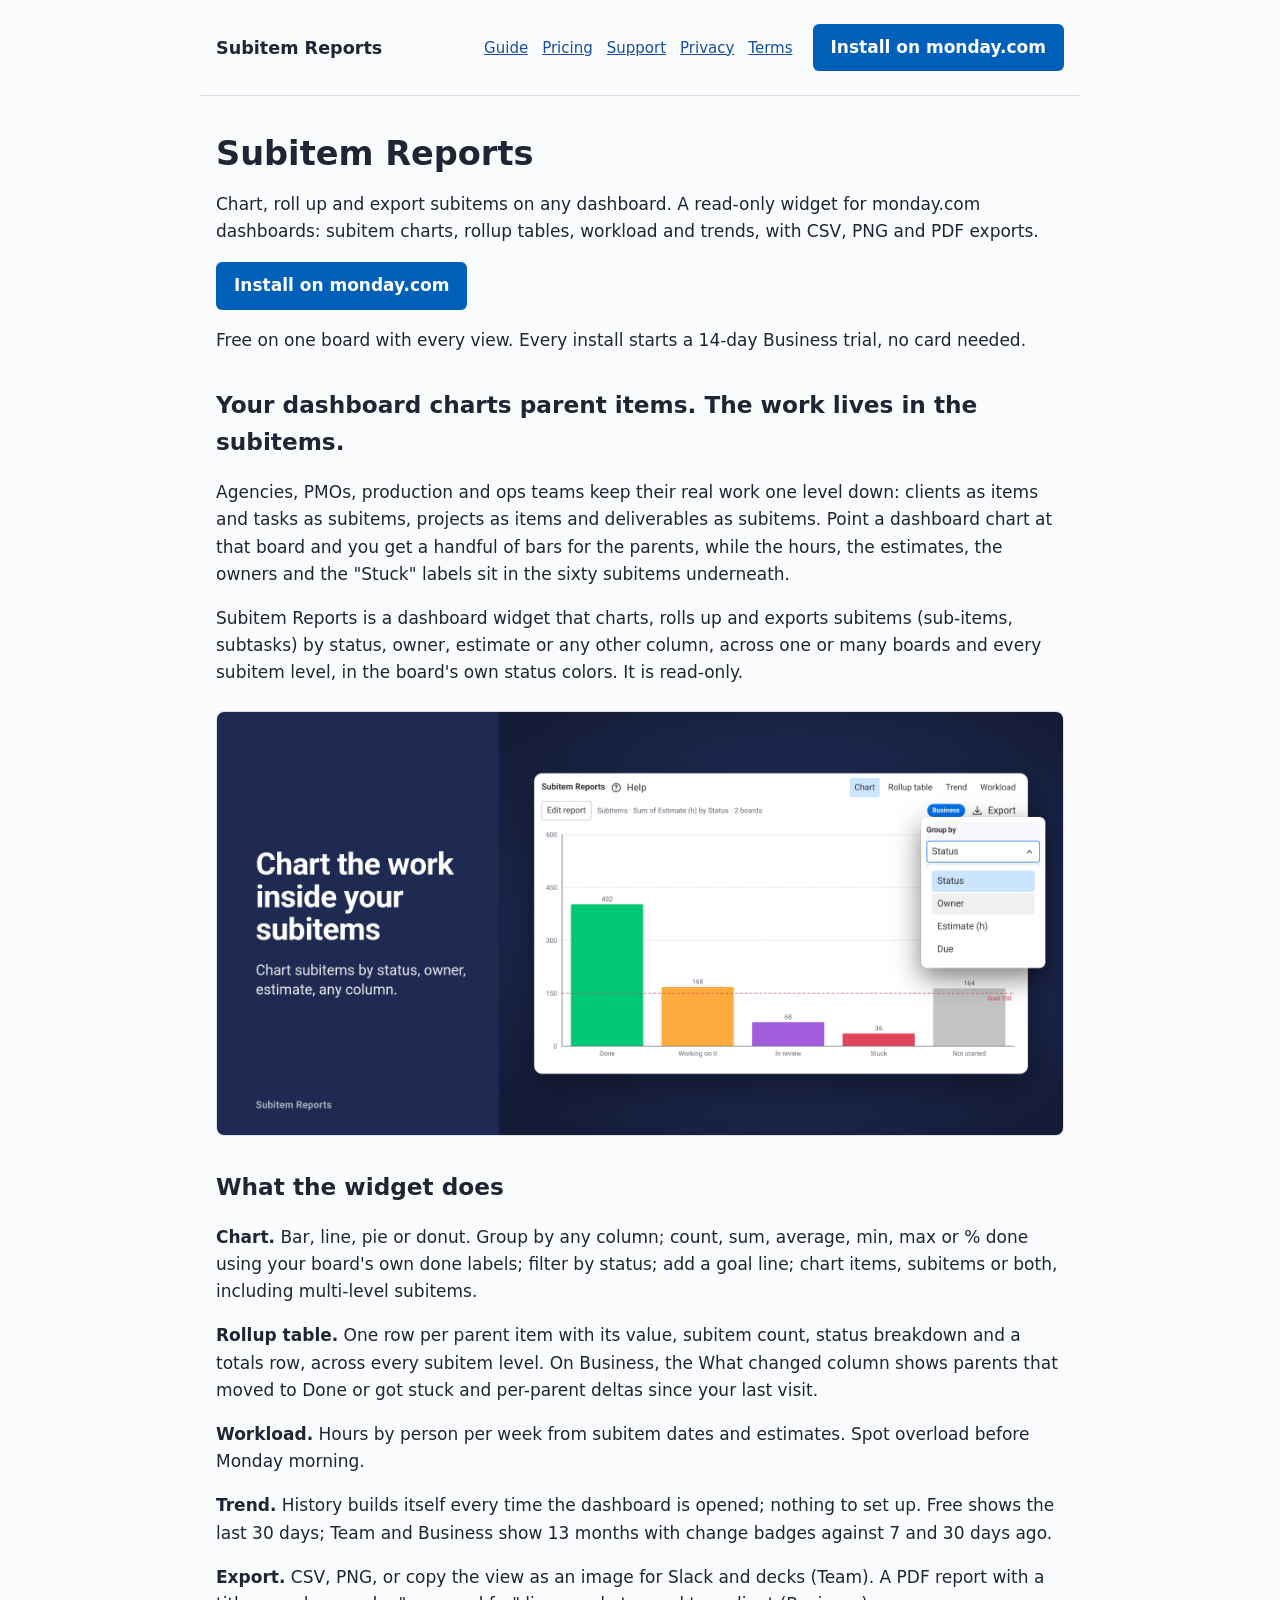
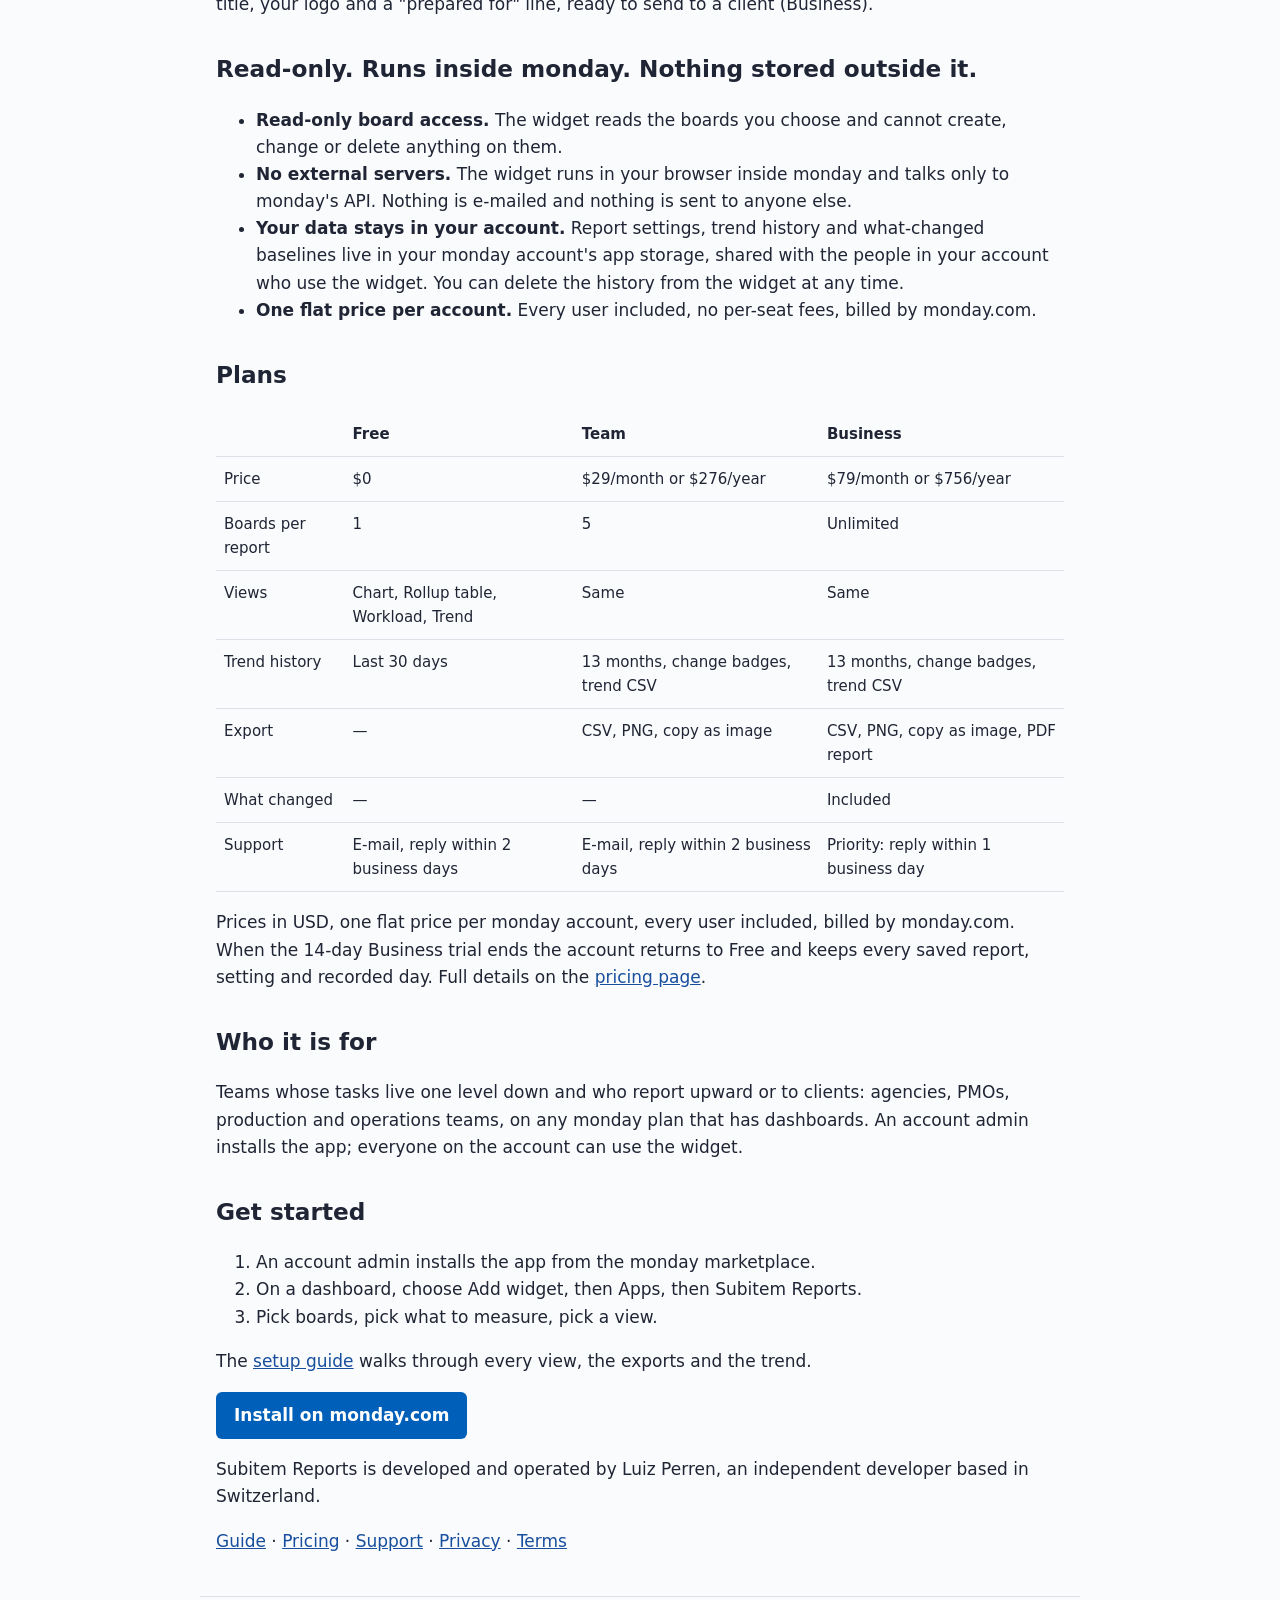
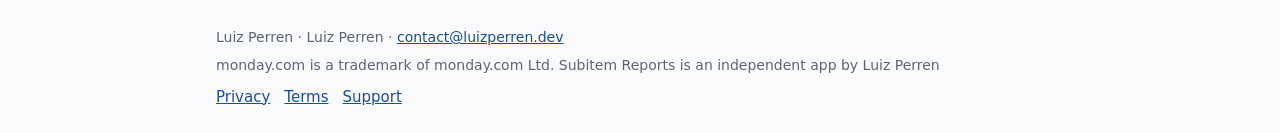
==== index.html @ 08819cc7 "Publish the Subitem Reports site: guide, how-to-use, pricing, support, privacy policy and terms" ====
<!doctype html><html lang="en"><head><meta charset="utf-8"><meta name="viewport" content="width=device-width,initial-scale=1"><meta name="color-scheme" content="light dark"><title>Subitem Reports</title><meta name="description" content="Chart, roll up and export subitems on any dashboard. A read-only widget for monday.com dashboards: subitem charts, rollup tables, workload and trends, with C…"><link rel="canonical" href="https://luixbits-apps.github.io/subitem-reports/"><link rel="stylesheet" href="site.css"></head><body><header><a class="brand" href="index.html">Subitem Reports</a><nav aria-label="Site"><a href="guide.html">Guide</a><a href="pricing.html">Pricing</a><a href="support.html">Support</a><a href="privacy.html">Privacy</a><a href="terms.html">Terms</a></nav><a class="install" href="https://auth.monday.com/oauth2/authorize?client_id=cedfa1a307b24efcf7421f7d3e68b769&amp;response_type=install">Install on monday.com</a></header><main><h1>Subitem Reports</h1>
<p>Chart, roll up and export subitems on any dashboard. A read-only widget for monday.com dashboards: subitem charts, rollup tables, workload and trends, with CSV, PNG and PDF exports.</p>
<p><a class="install" href="https://auth.monday.com/oauth2/authorize?client_id=cedfa1a307b24efcf7421f7d3e68b769&amp;response_type=install">Install on monday.com</a></p>
<p>Free on one board with every view. Every install starts a 14-day Business trial, no card needed.</p>
<h2>Your dashboard charts parent items. The work lives in the subitems.</h2>
<p>Agencies, PMOs, production and ops teams keep their real work one level down: clients as items and tasks as subitems, projects as items and deliverables as subitems. Point a dashboard chart at that board and you get a handful of bars for the parents, while the hours, the estimates, the owners and the &quot;Stuck&quot; labels sit in the sixty subitems underneath.</p>
<p>Subitem Reports is a dashboard widget that charts, rolls up and exports subitems (sub-items, subtasks) by status, owner, estimate or any other column, across one or many boards and every subitem level, in the board&#39;s own status colors. It is read-only.</p>
<p><img src="guide-assets/gallery-1-chart-light.png" alt="A dashboard tile charting subitems by status in the board&#39;s own colors"></p>
<h2>What the widget does</h2>
<p><strong>Chart.</strong> Bar, line, pie or donut. Group by any column; count, sum, average, min, max or % done using your board&#39;s own done labels; filter by status; add a goal line; chart items, subitems or both, including multi-level subitems.</p>
<p><strong>Rollup table.</strong> One row per parent item with its value, subitem count, status breakdown and a totals row, across every subitem level. On Business, the What changed column shows parents that moved to Done or got stuck and per-parent deltas since your last visit.</p>
<p><strong>Workload.</strong> Hours by person per week from subitem dates and estimates. Spot overload before Monday morning.</p>
<p><strong>Trend.</strong> History builds itself every time the dashboard is opened; nothing to set up. Free shows the last 30 days; Team and Business show 13 months with change badges against 7 and 30 days ago.</p>
<p><strong>Export.</strong> CSV, PNG, or copy the view as an image for Slack and decks (Team). A PDF report with a title, your logo and a &quot;prepared for&quot; line, ready to send to a client (Business).</p>
<h2>Read-only. Runs inside monday. Nothing stored outside it.</h2>
<ul>
<li><strong>Read-only board access.</strong> The widget reads the boards you choose and cannot create, change or delete anything on them.</li>
<li><strong>No external servers.</strong> The widget runs in your browser inside monday and talks only to monday&#39;s API. Nothing is e-mailed and nothing is sent to anyone else.</li>
<li><strong>Your data stays in your account.</strong> Report settings, trend history and what-changed baselines live in your monday account&#39;s app storage, shared with the people in your account who use the widget. You can delete the history from the widget at any time.</li>
<li><strong>One flat price per account.</strong> Every user included, no per-seat fees, billed by monday.com.</li>
</ul>
<h2>Plans</h2>
<table>
<thead>
<tr>
<th></th>
<th>Free</th>
<th>Team</th>
<th>Business</th>
</tr>
</thead>
<tbody><tr>
<td>Price</td>
<td>$0</td>
<td>$29/month or $276/year</td>
<td>$79/month or $756/year</td>
</tr>
<tr>
<td>Boards per report</td>
<td>1</td>
<td>5</td>
<td>Unlimited</td>
</tr>
<tr>
<td>Views</td>
<td>Chart, Rollup table, Workload, Trend</td>
<td>Same</td>
<td>Same</td>
</tr>
<tr>
<td>Trend history</td>
<td>Last 30 days</td>
<td>13 months, change badges, trend CSV</td>
<td>13 months, change badges, trend CSV</td>
</tr>
<tr>
<td>Export</td>
<td>—</td>
<td>CSV, PNG, copy as image</td>
<td>CSV, PNG, copy as image, PDF report</td>
</tr>
<tr>
<td>What changed</td>
<td>—</td>
<td>—</td>
<td>Included</td>
</tr>
<tr>
<td>Support</td>
<td>E-mail, reply within 2 business days</td>
<td>E-mail, reply within 2 business days</td>
<td>Priority: reply within 1 business day</td>
</tr>
</tbody></table>
<p>Prices in USD, one flat price per monday account, every user included, billed by monday.com. When the 14-day Business trial ends the account returns to Free and keeps every saved report, setting and recorded day. Full details on the <a href="pricing.html">pricing page</a>.</p>
<h2>Who it is for</h2>
<p>Teams whose tasks live one level down and who report upward or to clients: agencies, PMOs, production and operations teams, on any monday plan that has dashboards. An account admin installs the app; everyone on the account can use the widget.</p>
<h2>Get started</h2>
<ol>
<li>An account admin installs the app from the monday marketplace.</li>
<li>On a dashboard, choose Add widget, then Apps, then Subitem Reports.</li>
<li>Pick boards, pick what to measure, pick a view.</li>
</ol>
<p>The <a href="guide.html">setup guide</a> walks through every view, the exports and the trend.</p>
<p><a class="install" href="https://auth.monday.com/oauth2/authorize?client_id=cedfa1a307b24efcf7421f7d3e68b769&amp;response_type=install">Install on monday.com</a></p>
<p>Subitem Reports is developed and operated by Luiz Perren, an independent developer based in Switzerland.</p>
<p><a href="guide.html">Guide</a> · <a href="pricing.html">Pricing</a> · <a href="support.html">Support</a> · <a href="privacy.html">Privacy</a> · <a href="terms.html">Terms</a></p>
</main><footer><p>Luiz Perren · Luiz Perren · <a href="mailto:contact@luizperren.dev">contact@luizperren.dev</a></p><p>monday.com is a trademark of monday.com Ltd. Subitem Reports is an independent app by Luiz Perren</p><nav aria-label="Legal"><a href="privacy.html">Privacy</a><a href="terms.html">Terms</a><a href="support.html">Support</a></nav></footer></body></html>
---- site.css ----
:root{color-scheme:light dark;--bg:#fafbfc;--fg:#202535;--muted:#5b6478;--line:#dce1e8;--link:#174e9e;--accent:#0060b9;--accent-fg:#fff;--note:#fff2c7;--note-fg:#202535;--card:#fff}
@media(prefers-color-scheme:dark){:root{--bg:#181b34;--fg:#eceff7;--muted:#b4bbd0;--line:#343a5c;--link:#92bcff;--accent:#5a9cff;--accent-fg:#0c1226;--card:#20244a}}
*{box-sizing:border-box}
body{margin:0;background:var(--bg);color:var(--fg);font:17px/1.6 system-ui,-apple-system,"Segoe UI",Roboto,sans-serif}
header,main,footer{max-width:880px;margin:auto;padding:24px 16px}
header{display:flex;flex-wrap:wrap;align-items:center;gap:12px 20px;border-bottom:1px solid var(--line)}
header .brand{font-weight:700;font-size:1.1rem;color:var(--fg);text-decoration:none;margin-right:auto}
nav{display:flex;flex-wrap:wrap;gap:14px;font-size:15px}
a{color:var(--link)}
h1{font-size:2.1rem;line-height:1.2;margin:.4em 0}
h2{margin-top:2rem;font-size:1.45rem}
h3{margin-top:1.4rem;font-size:1.15rem}
aside{background:var(--note);color:var(--note-fg);padding:16px;border-radius:6px;margin:0 0 24px}
table{width:100%;border-collapse:collapse;font-size:15px}
th,td{text-align:left;vertical-align:top;border-bottom:1px solid var(--line);padding:10px 8px}
th{font-weight:600}
code,pre{overflow-wrap:anywhere}
pre{background:var(--card);padding:12px;border-radius:6px;overflow:auto}
blockquote{margin:0;padding:0 0 0 16px;border-left:3px solid var(--line);color:var(--muted)}
footer{font-size:14px;color:var(--muted);border-top:1px solid var(--line)}
footer p{margin:.4em 0}
footer nav{margin-top:8px}
img,video{display:block;max-width:100%;height:auto;margin:24px 0;border:1px solid var(--line);border-radius:8px}
.install{display:inline-block;padding:10px 18px;background:var(--accent);color:var(--accent-fg);border-radius:6px;text-decoration:none;font-weight:600}
.install.pending{background:var(--line);color:var(--muted)}
@media(max-width:600px){body{font-size:16px}h1{font-size:1.7rem}table{display:block;overflow-x:auto}}
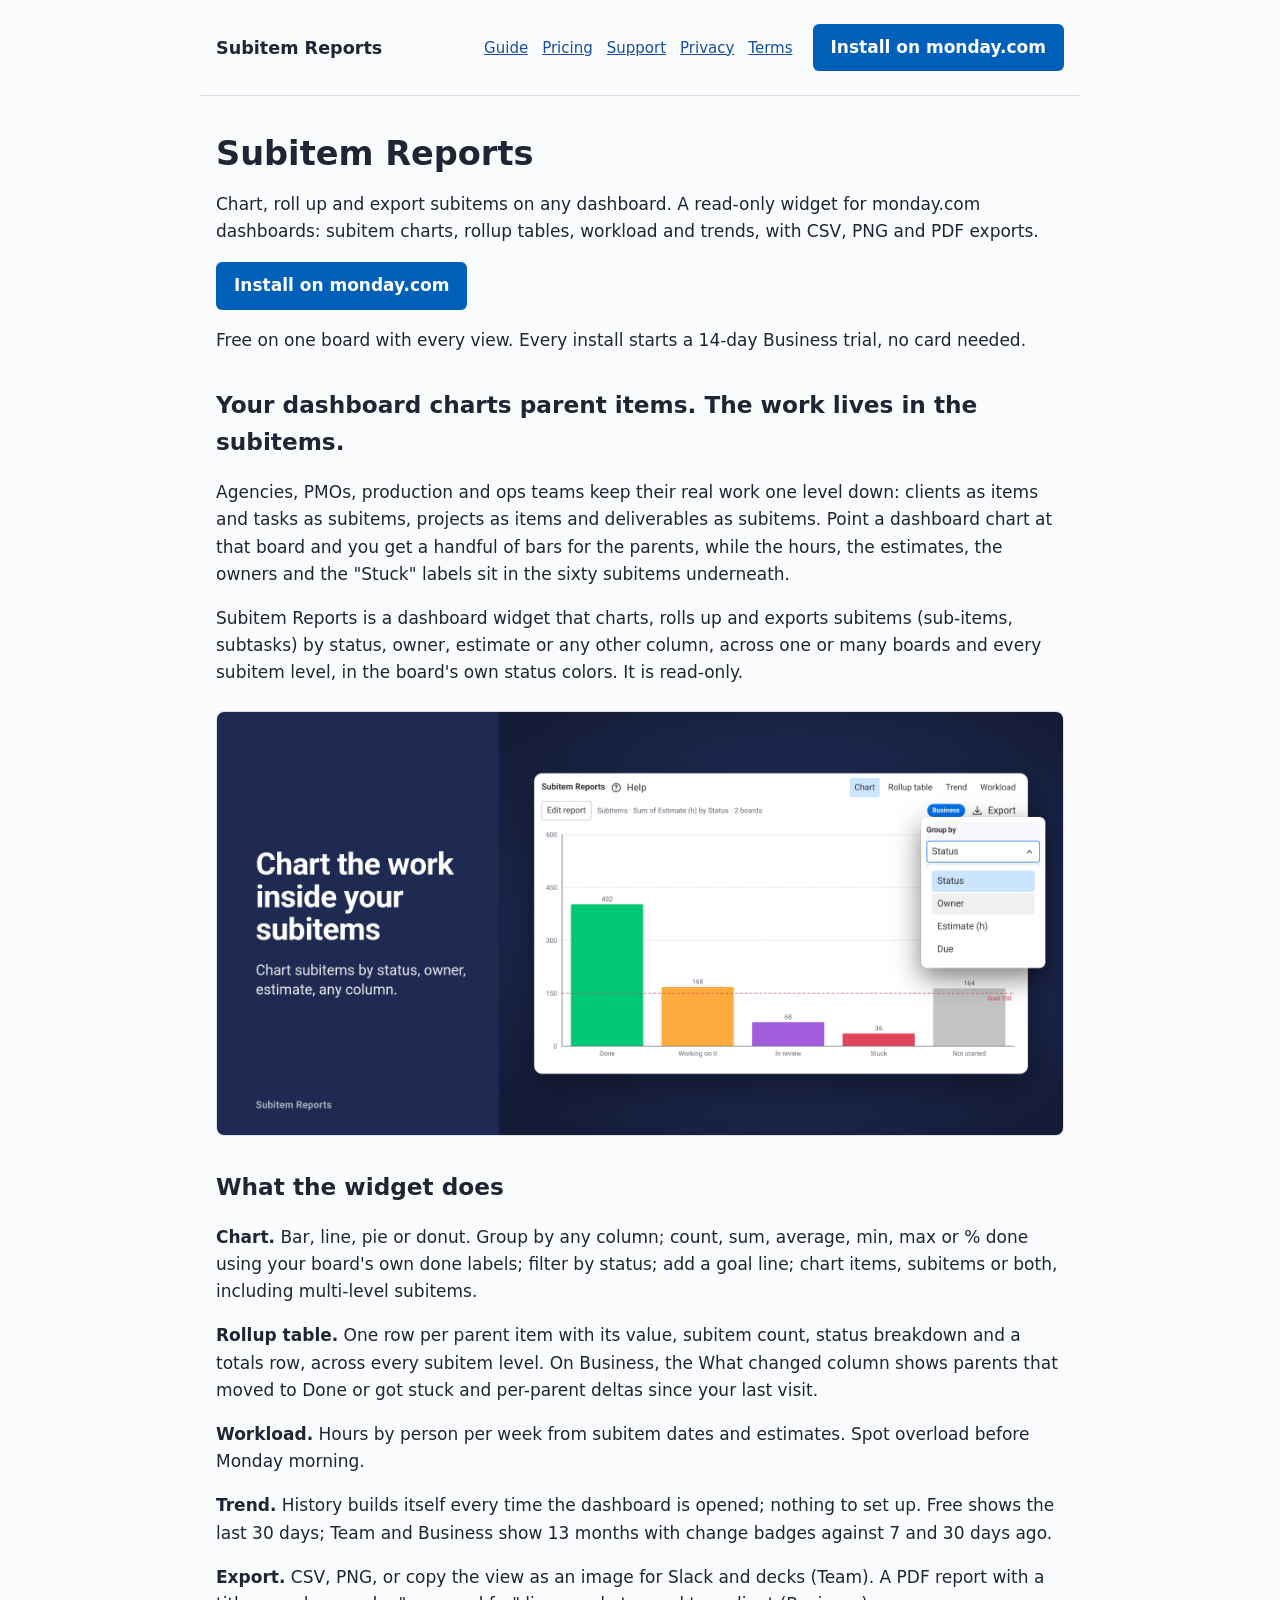
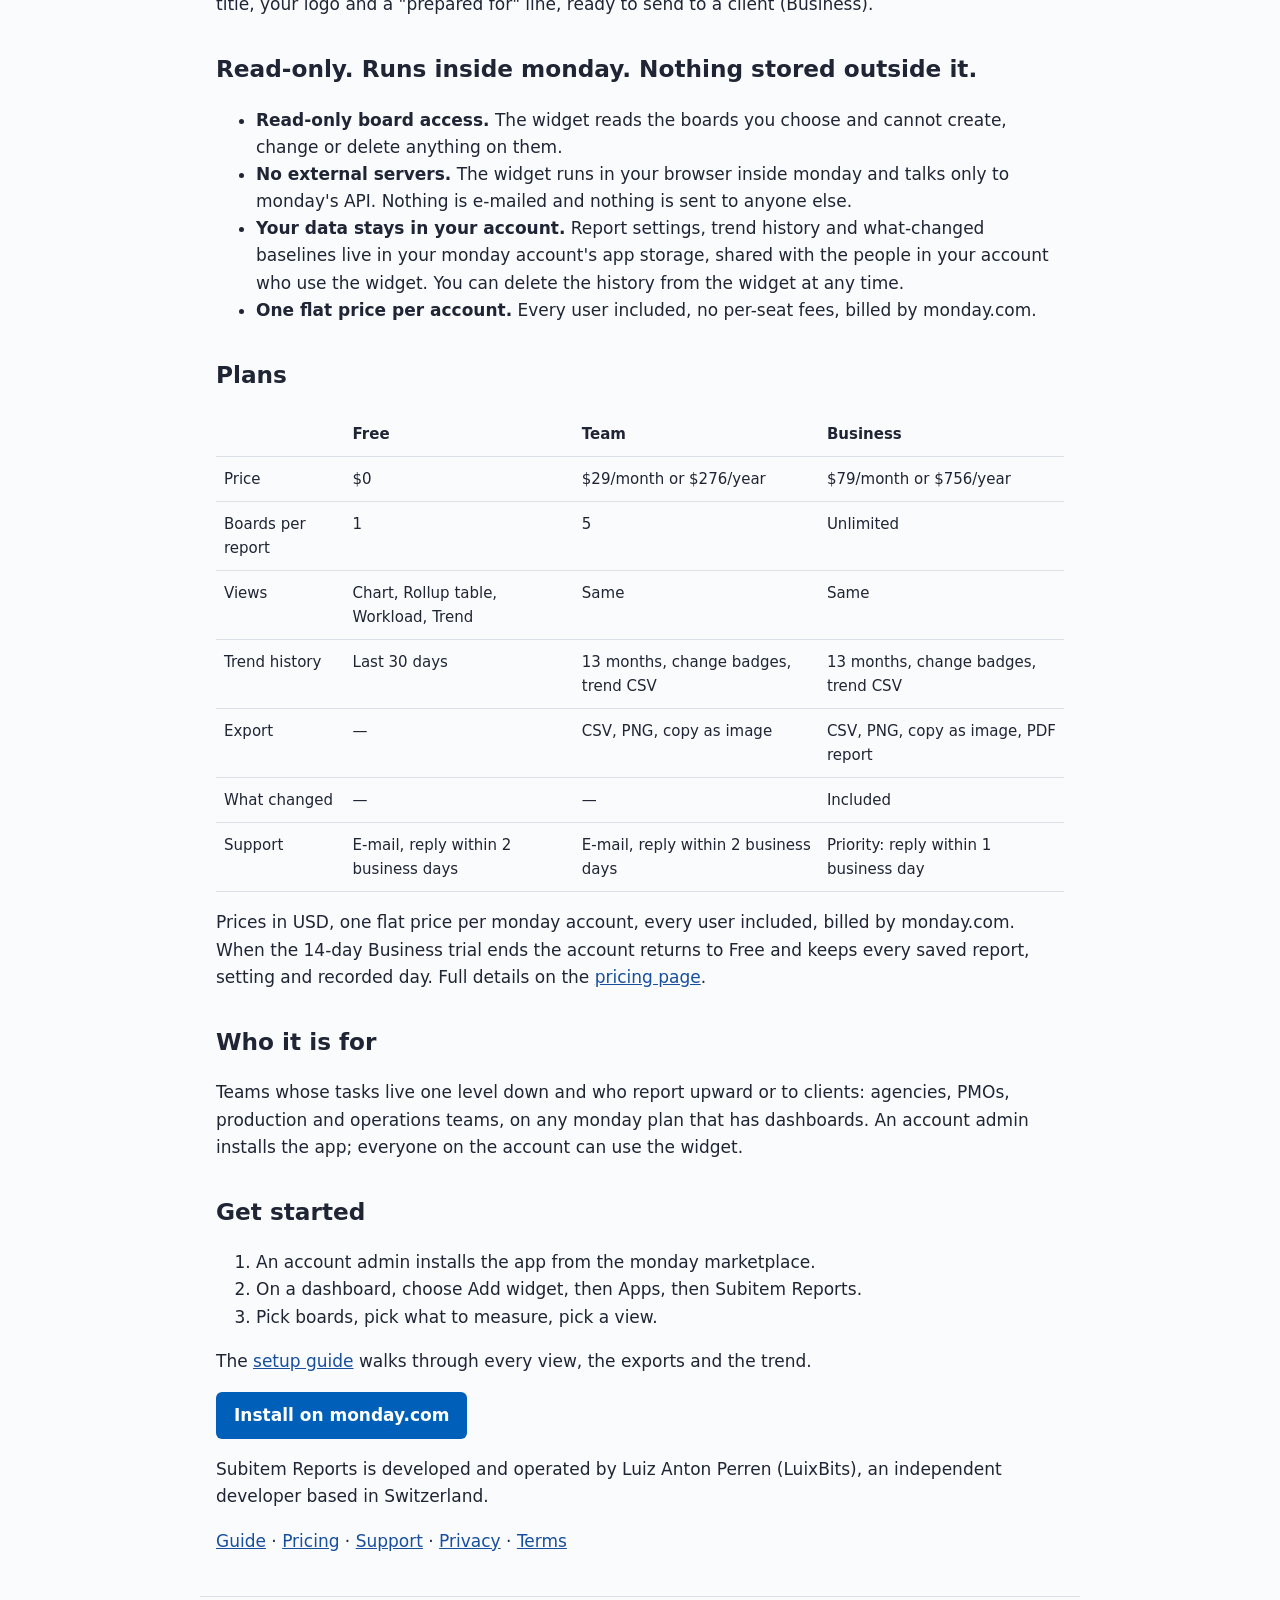
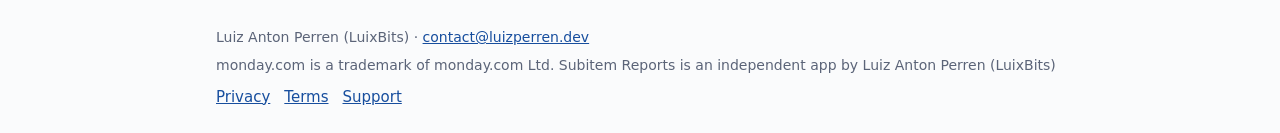
==== commit 627c1805: "Shorter privacy policy and terms; provider named as Luiz Anton Perren (LuixBits)" ====
--- a/index.html
+++ b/index.html
@@ -83,6 +83,6 @@
 </ol>
 <p>The <a href="guide.html">setup guide</a> walks through every view, the exports and the trend.</p>
 <p><a class="install" href="https://auth.monday.com/oauth2/authorize?client_id=cedfa1a307b24efcf7421f7d3e68b769&amp;response_type=install">Install on monday.com</a></p>
-<p>Subitem Reports is developed and operated by Luiz Perren, an independent developer based in Switzerland.</p>
+<p>Subitem Reports is developed and operated by Luiz Anton Perren (LuixBits), an independent developer based in Switzerland.</p>
 <p><a href="guide.html">Guide</a> · <a href="pricing.html">Pricing</a> · <a href="support.html">Support</a> · <a href="privacy.html">Privacy</a> · <a href="terms.html">Terms</a></p>
-</main><footer><p>Luiz Perren · Luiz Perren · <a href="mailto:contact@luizperren.dev">contact@luizperren.dev</a></p><p>monday.com is a trademark of monday.com Ltd. Subitem Reports is an independent app by Luiz Perren</p><nav aria-label="Legal"><a href="privacy.html">Privacy</a><a href="terms.html">Terms</a><a href="support.html">Support</a></nav></footer></body></html>
+</main><footer><p>Luiz Anton Perren (LuixBits) · <a href="mailto:contact@luizperren.dev">contact@luizperren.dev</a></p><p>monday.com is a trademark of monday.com Ltd. Subitem Reports is an independent app by Luiz Anton Perren (LuixBits)</p><nav aria-label="Legal"><a href="privacy.html">Privacy</a><a href="terms.html">Terms</a><a href="support.html">Support</a></nav></footer></body></html>
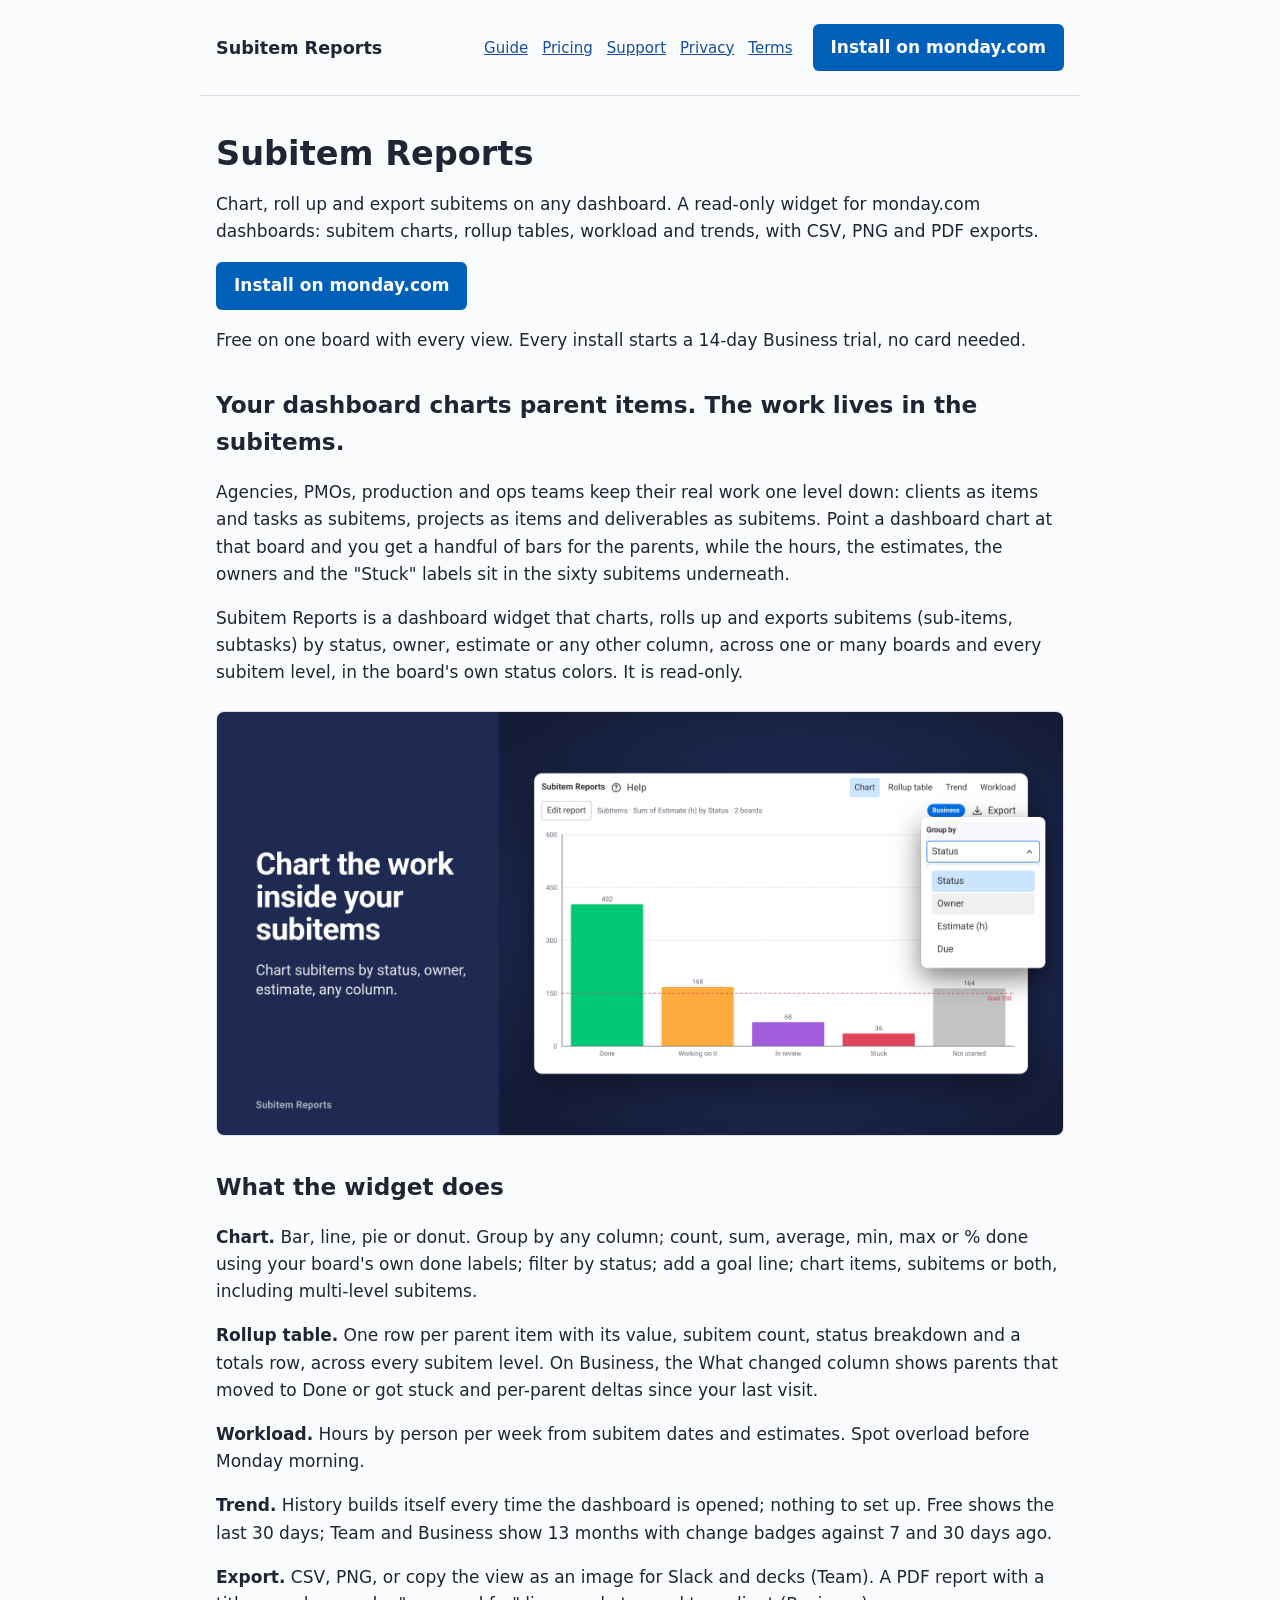
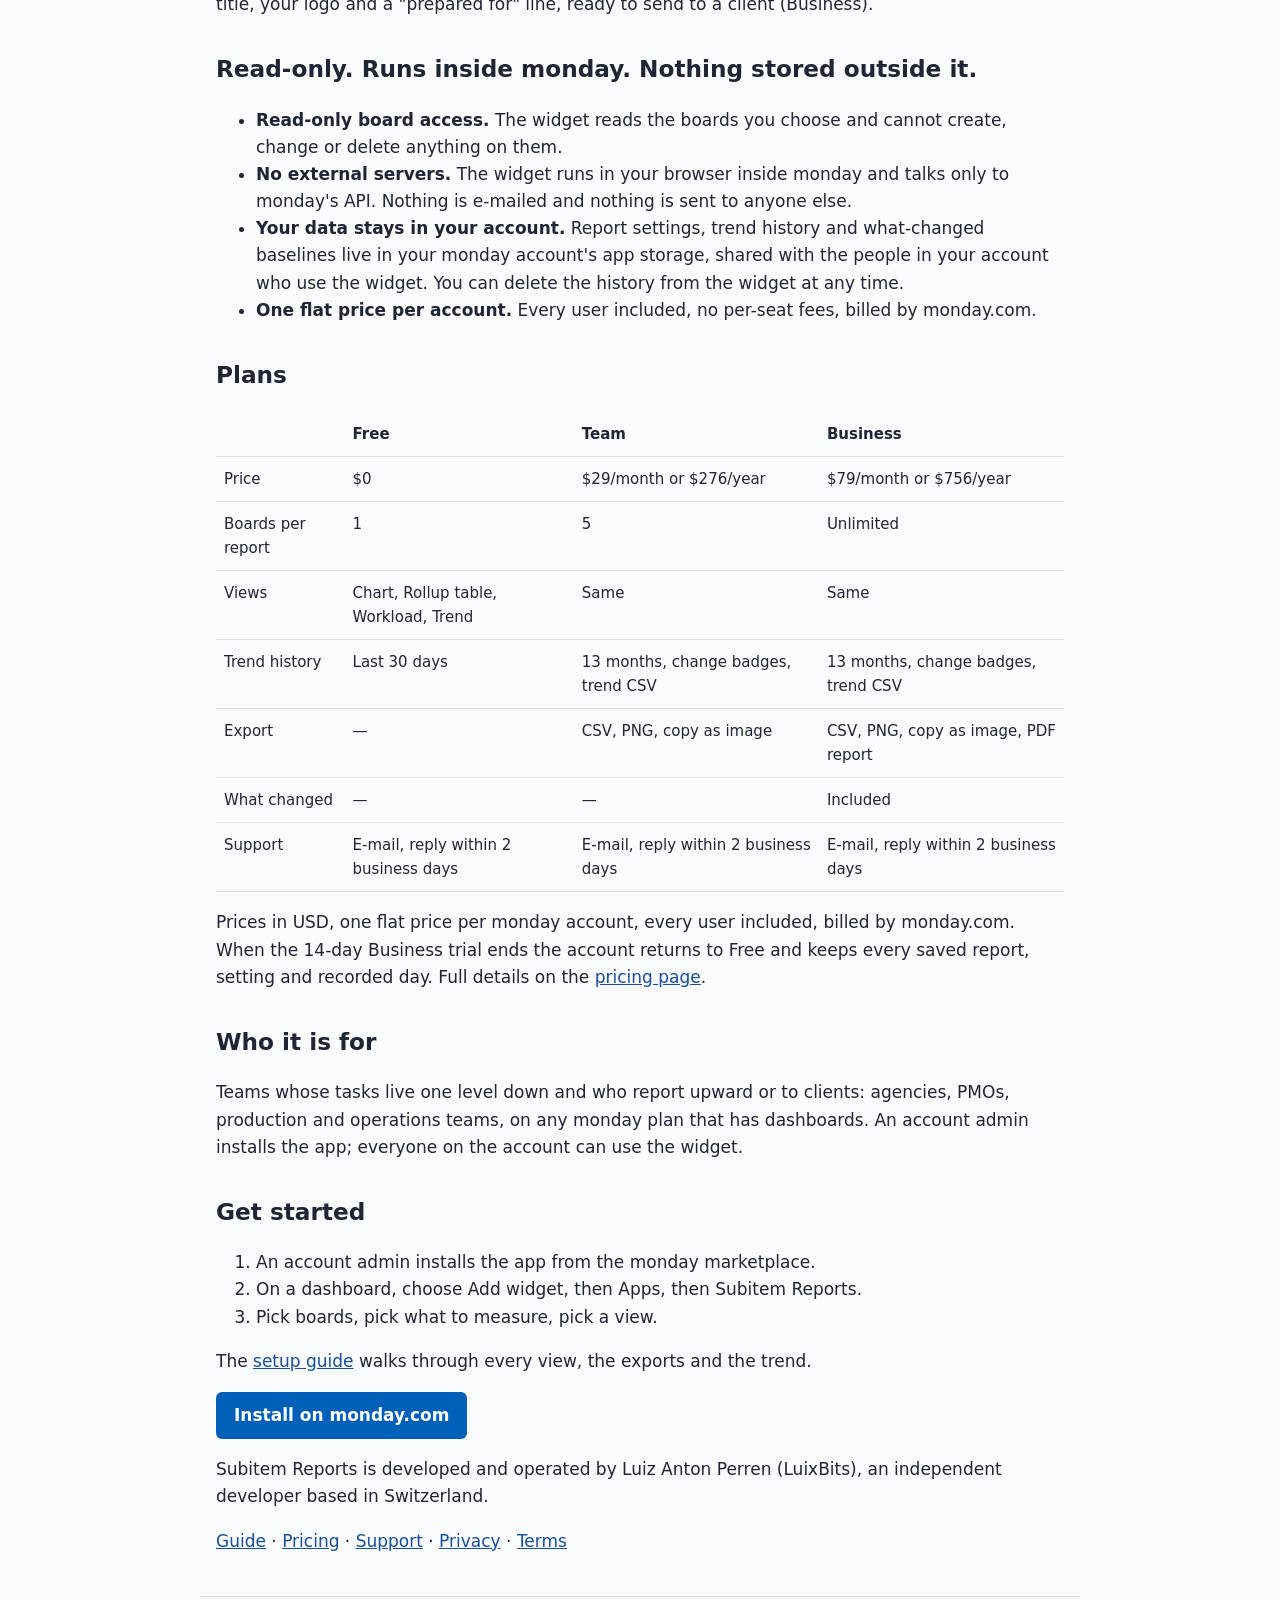
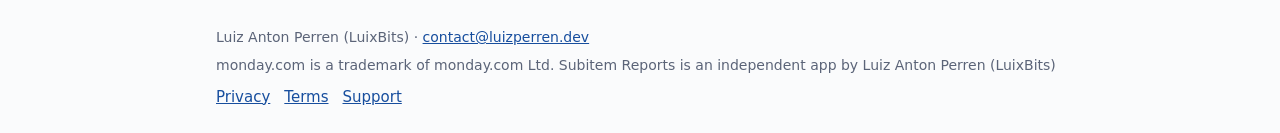
==== commit cb0f3df1: "Minimal terms and support page; same e-mail support time on every plan" ====
--- a/index.html
+++ b/index.html
@@ -69,7 +69,7 @@
 <td>Support</td>
 <td>E-mail, reply within 2 business days</td>
 <td>E-mail, reply within 2 business days</td>
-<td>Priority: reply within 1 business day</td>
+<td>E-mail, reply within 2 business days</td>
 </tr>
 </tbody></table>
 <p>Prices in USD, one flat price per monday account, every user included, billed by monday.com. When the 14-day Business trial ends the account returns to Free and keeps every saved report, setting and recorded day. Full details on the <a href="pricing.html">pricing page</a>.</p>
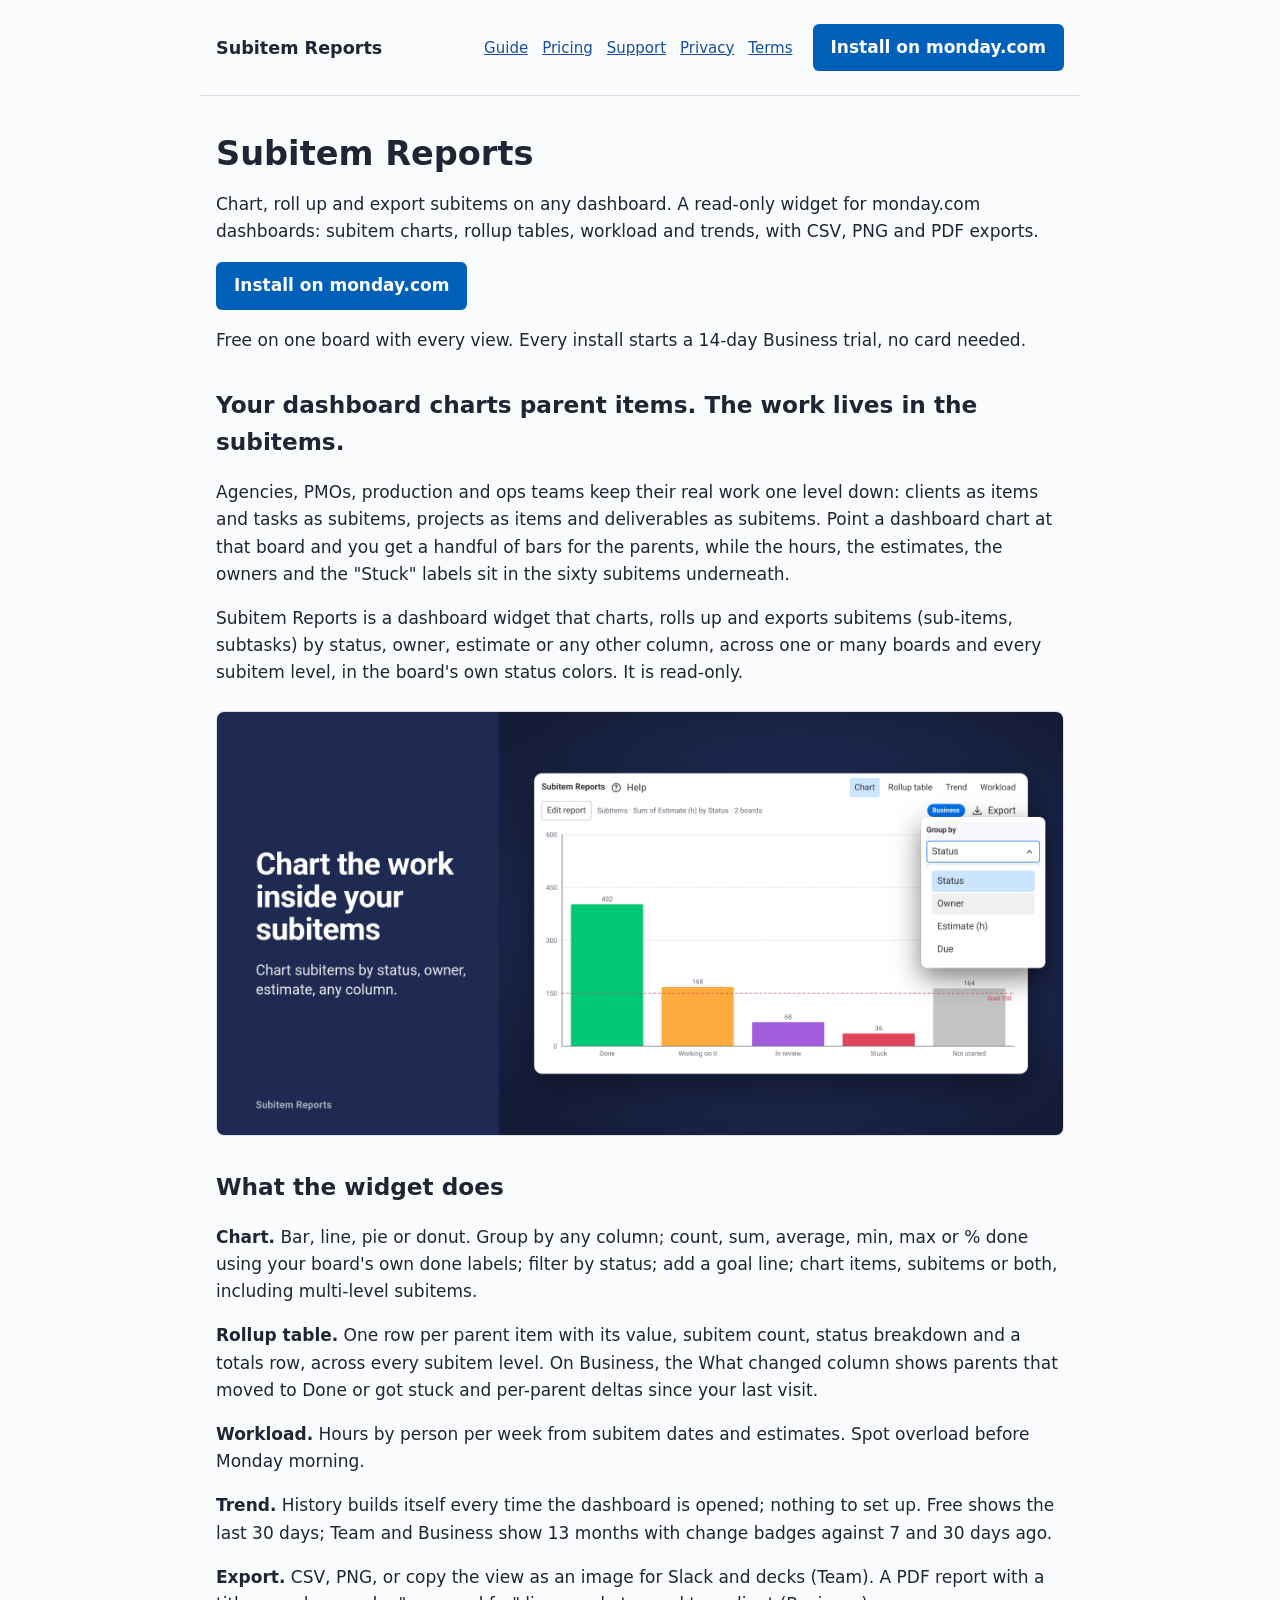
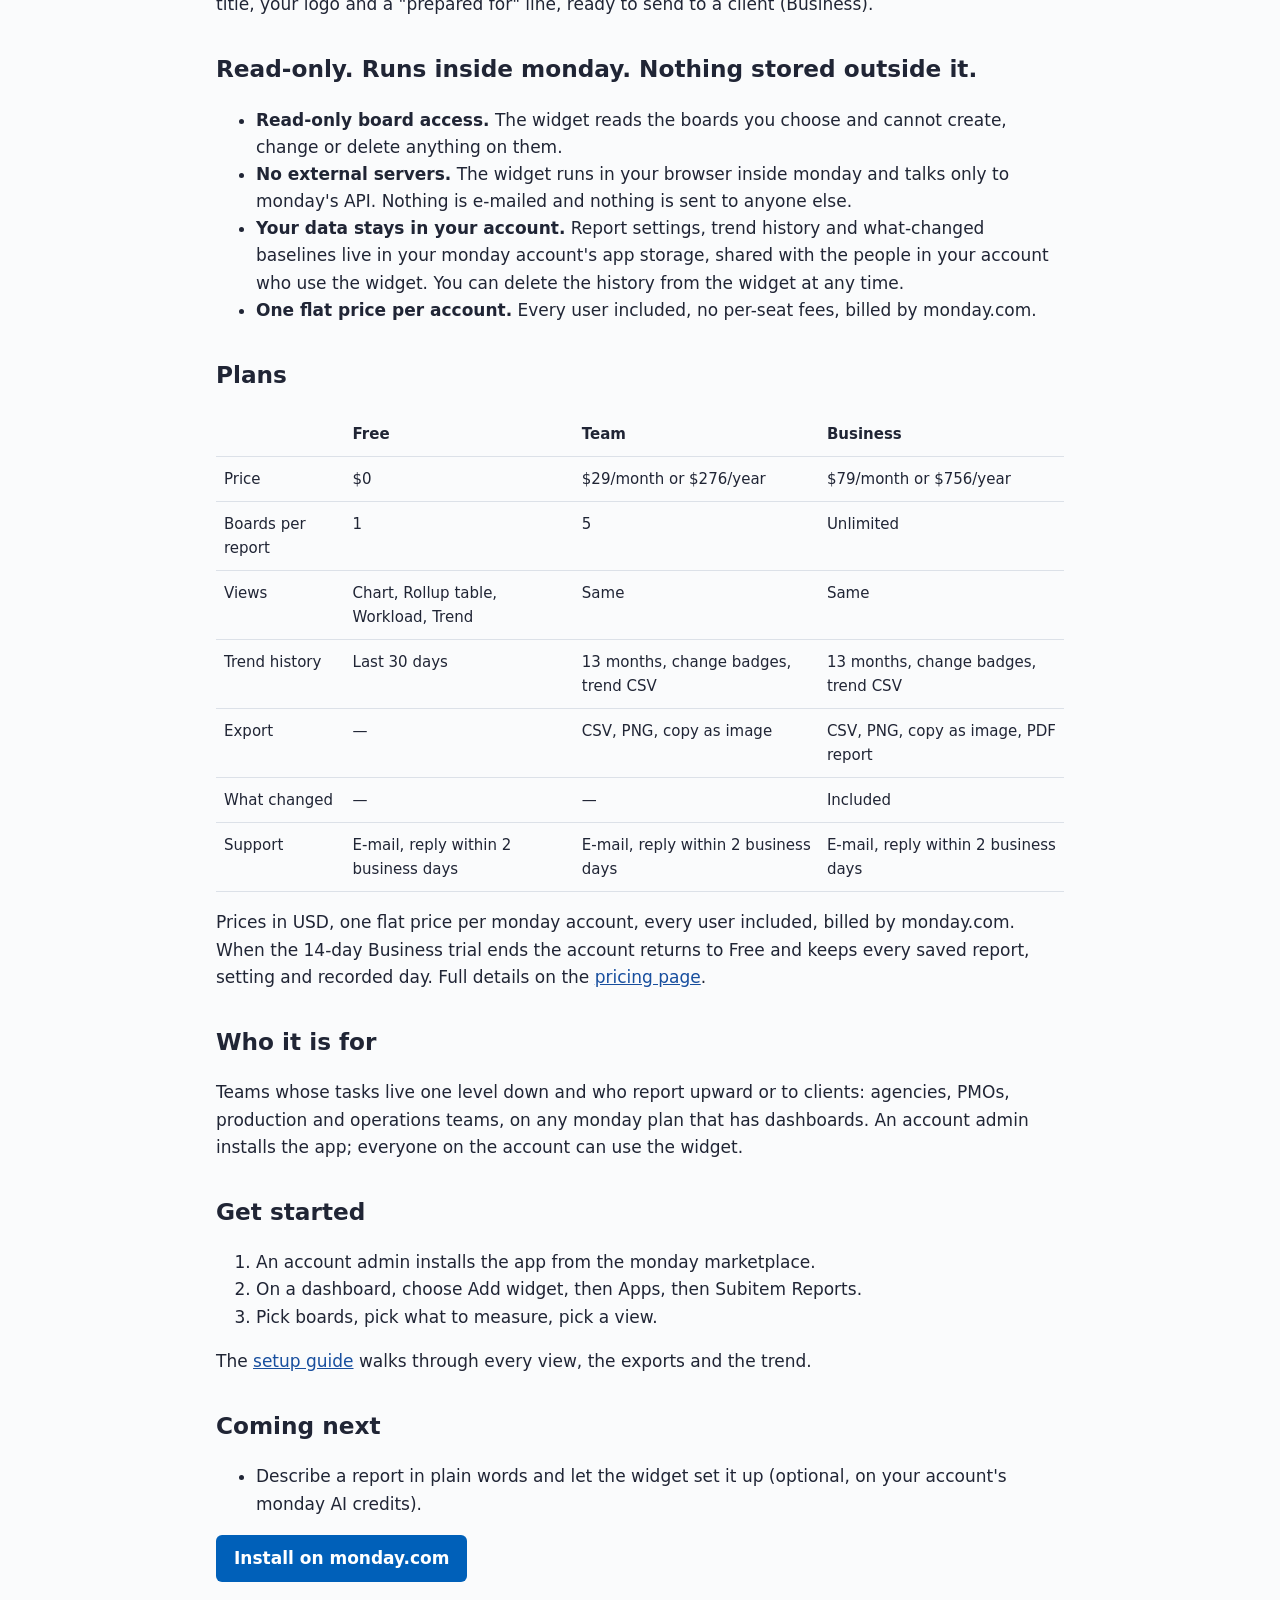
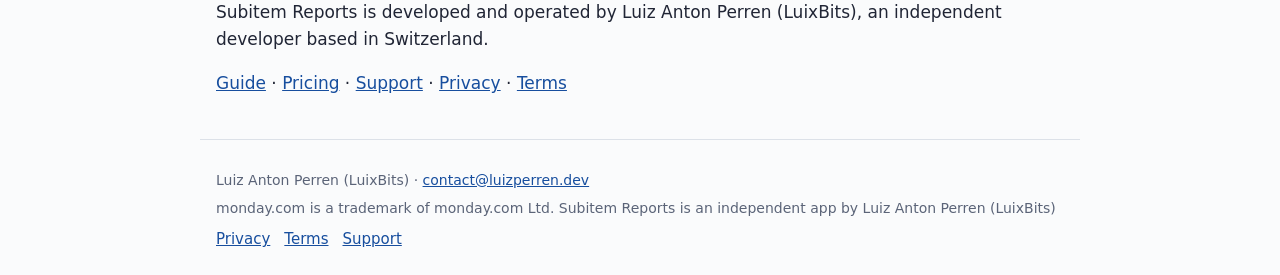
==== commit 4aa2de19: "AI not part of v1: removed from the pages, listed under Coming next" ====
--- a/index.html
+++ b/index.html
@@ -82,6 +82,10 @@
 <li>Pick boards, pick what to measure, pick a view.</li>
 </ol>
 <p>The <a href="guide.html">setup guide</a> walks through every view, the exports and the trend.</p>
+<h2>Coming next</h2>
+<ul>
+<li>Describe a report in plain words and let the widget set it up (optional, on your account&#39;s monday AI credits).</li>
+</ul>
 <p><a class="install" href="https://auth.monday.com/oauth2/authorize?client_id=cedfa1a307b24efcf7421f7d3e68b769&amp;response_type=install">Install on monday.com</a></p>
 <p>Subitem Reports is developed and operated by Luiz Anton Perren (LuixBits), an independent developer based in Switzerland.</p>
 <p><a href="guide.html">Guide</a> · <a href="pricing.html">Pricing</a> · <a href="support.html">Support</a> · <a href="privacy.html">Privacy</a> · <a href="terms.html">Terms</a></p>
